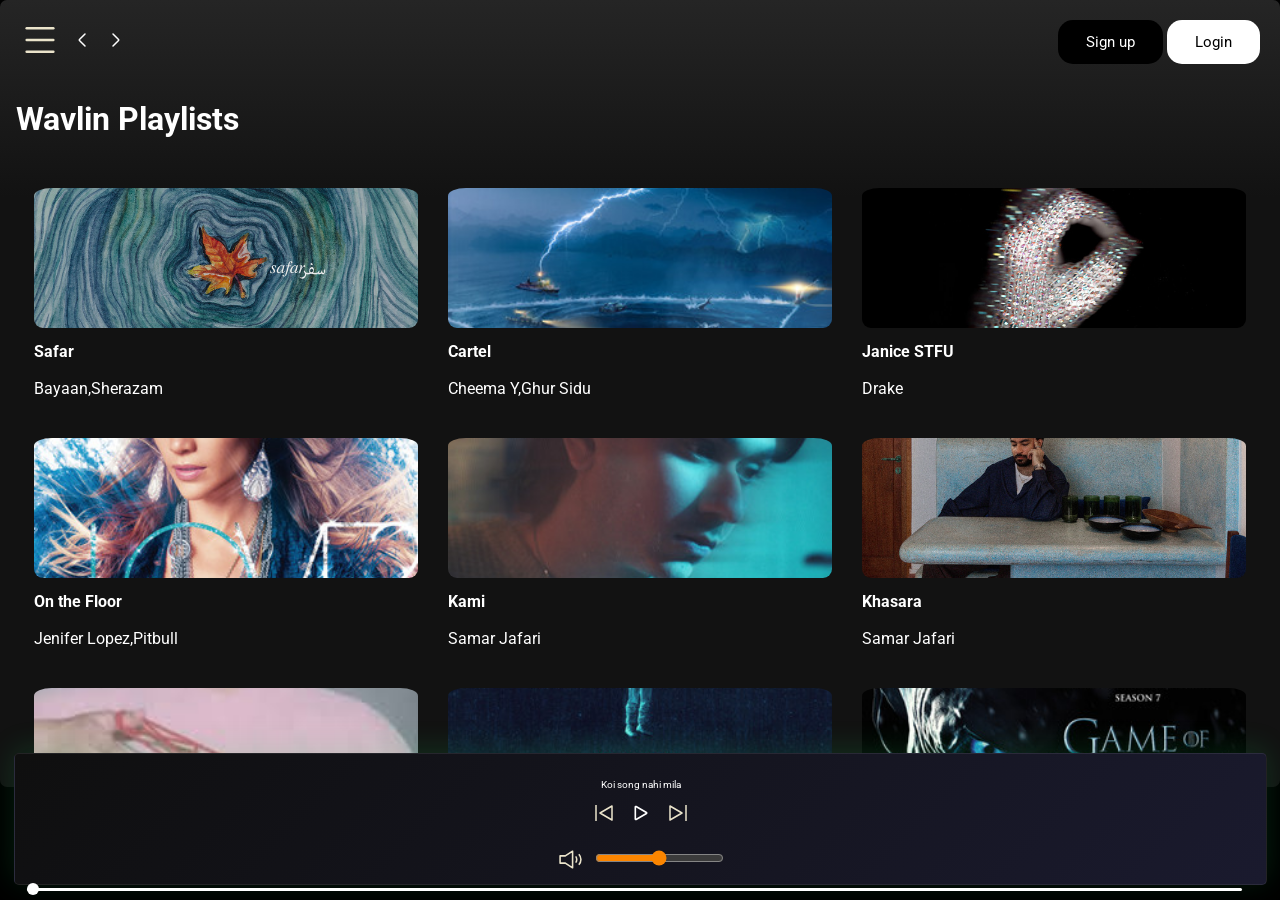
==== index.html @ 28969197 "Added index.html for GitHub Pages" ====
<!DOCTYPE html>
<html lang="en">

<head>
    <meta charset="UTF-8">
    <meta name="viewport" content="width=device-width, initial-scale=1.0">
    <title>wavlin-MediaPlayer</title>
    <link rel="icon" href="favicon.ico" type="image/x-icon">
    <link rel="stylesheet" href="wavlin.css">
</head>

<body>
    <div class="container flex bg-black">
        <div class="left">
            <div class="close">
                <img class="invert" src="close.svg" alt="">
            </div>
            <div class="home bg-grey rounded m1 p1">
                <div class="logo"><img src="logo.svg"></div>
                <ul>
                    <li> <img class="invert" src="home.svg" alt="Home">Home</li>
                    <li><img class="invert" src="search.svg" alt="Search">Search</li>
                </ul>
            </div>
            <div class="library bg-grey rounded m1 p1">
                <div class="heading">
                    <img class="invert" src="playlist.svg" alt="">
                    <h2>Your Library</h2>
                </div>
                <div class="songlist">
                    <ul></ul>
                </div>
                <div class="footer">
                    <div><a href="https://www.spotify.com/jp/legal/"><span>Legal</span></a></div>
                    <div><a href="https://www.spotify.com/jp/privacy/"><span>Privacy Center</span></a></div>
                    <div><a href="https://www.spotify.com/jp/legal/privacy-policy/"><span>Privacy Policy</span></a>
                    </div>
                    <div><a href="https://www.spotify.com/jp/legal/cookies-policy/"><span>Cookies</span></a></div>
                    <div><a href="https://www.spotify.com/jp/legal/privacy-policy/#s3"><span>About Ads</span></a></div>
                    <div><a href="https://www.spotify.com/jp/accessibility/"><span>Accessibility</span></a></div>
                </div>
            </div>
        </div>

        <div class="right bg-dif">
            <div class="header">
                <div class="nav">
                    <div class="hamburger-cont">
                        <img class="invert hamburger" width="40px" src="hambar.svg" alt="">
                        <svg width="24" height="24" viewBox="0 0 24 24" fill="none" xmlns="http://www.w3.org/2000/svg">
                            <path
                                d="M15 6L9.70711 11.2929C9.37377 11.6262 9.20711 11.7929 9.20711 12C9.20711 12.2071 9.37377 12.3738 9.70711 12.7071L15 18"
                                stroke="#ffffff" stroke-width="1.5" stroke-linecap="round" stroke-linejoin="round" />
                        </svg>
                        <svg width="24" height="24" viewBox="0 0 24 24" fill="none" xmlns="http://www.w3.org/2000/svg">
                            <path
                                d="M9 18L14.2929 12.7071C14.6262 12.3738 14.7929 12.2071 14.7929 12C14.7929 11.7929 14.6262 11.6262 14.2929 11.2929L9 6"
                                stroke="#ffffff" stroke-width="1.5" stroke-linecap="round" stroke-linejoin="round" />
                        </svg>
                    </div>
                </div>
                <div class="buttons">
                    <button class="sign">Sign up</button>
                    <button class="login">Login</button>
                </div>
            </div>

            <div class="spotify-playlist">
                <h1>Wavlin Playlists</h1>
                <div class="card-container">
                    <div class="card">
                        <img src="safr.png" alt="">
                        <h4>Safar</h4>

                        <a class="page" href="safar.html">Bayaan,Sherazam

                        </a>
                        <div data-folder="cs" class="play">
                            <svg width="40" height="40" viewBox="0 0 40 40" xmlns="http://www.w3.org/2000/svg">
                                <circle cx="20" cy="20" r="20" fill="#1fdf64" />
                                <path d="M16 12L30 20L16 28Z" fill="#000000" />
                            </svg>
                        </div>
                    </div>
                    <div class="card">
                        <img src="4.png" alt="">
                        <h4>Cartel</h4>

                        <a class="page" href="sidu.html">Cheema Y,Ghur Sidu</a>
                        <div data-folder="cs" class="play">
                            <svg width="40" height="40" viewBox="0 0 40 40" xmlns="http://www.w3.org/2000/svg">
                                <circle cx="20" cy="20" r="20" fill="#1fdf64" />
                                <path d="M16 12L30 20L16 28Z" fill="#000000" />
                            </svg>
                        </div>
                    </div>
                    <div class="card">
                        <img src="stfu.png" alt="">
                        <h4>Janice STFU</h4>
                        <a class="page" href="">Drake</a>
                        <div data-folder="cs" class="play">
                            <svg width="40" height="40" viewBox="0 0 40 40" xmlns="http://www.w3.org/2000/svg">
                                <circle cx="20" cy="20" r="20" fill="#1fdf64" />
                                <path d="M16 12L30 20L16 28Z" fill="#000000" />
                            </svg>
                        </div>
                    </div>
                    <div class="card">
                        <img src="2.png" alt="">
                        <h4>On the Floor</h4>
                        <a class="page" href="">Jenifer Lopez,Pitbull</a>
                        <div data-folder="cs" class="play">
                            <svg width="40" height="40" viewBox="0 0 40 40" xmlns="http://www.w3.org/2000/svg">
                                <circle cx="20" cy="20" r="20" fill="#1fdf64" />
                                <path d="M16 12L30 20L16 28Z" fill="#000000" />


                            </svg>
                        </div>
                    </div>
                    <div class="card">
                        <img src="1.png" alt="">
                        <h4>Kami</h4>
                        <a class="page" href="">Samar Jafari</a>
                        <div data-folder="cs" class="play">
                            <svg width="40" height="40" viewBox="0 0 40 40" xmlns="http://www.w3.org/2000/svg">
                                <circle cx="20" cy="20" r="20" fill="#1fdf64" />
                                <path d="M16 12L30 20L16 28Z" fill="#000000" />
                            </svg>
                        </div>
                    </div>
                    <div class="card">
                        <img src="khasar.png" alt="">
                        <h4>Khasara</h4>
                        <a class="page" href="">Samar Jafari</a>
                        <div data-folder="cs" class="play">
                            <svg width="40" height="40" viewBox="0 0 40 40" xmlns="http://www.w3.org/2000/svg">
                                <circle cx="20" cy="20" r="20" fill="#1fdf64" />
                                <path d="M16 12L30 20L16 28Z" fill="#000000" />
                            </svg>
                        </div>
                    </div>

                    <div class="card">
                        <img src="cure.jfif" alt="">
                        <h4>The Cure</h4>
                        <a class="page" href="">Olivia Rodrigo</a>
                        <div data-folder="ncs" class="play">
                            <svg width="40" height="40" viewBox="0 0 40 40" xmlns="http://www.w3.org/2000/svg">
                                <circle cx="20" cy="20" r="20" fill="#1fdf64" />
                                <path d="M16 12L30 20L16 28Z" fill="#000000" />
                            </svg>
                        </div>
                    </div>
                    <div class="card">
                        <img src="on top.png" alt="">
                        <h4>On Top</h4>
                        <a class="page" href="">Karan Aujla</a>
                        <div data-folder="ncs" class="play">
                            <svg width="40" height="40" viewBox="0 0 40 40" xmlns="http://www.w3.org/2000/svg">
                                <circle cx="20" cy="20" r="20" fill="#1fdf64" />
                                <path d="M16 12L30 20L16 28Z" fill="#000000" />
                            </svg>
                        </div>
                    </div>

                    <div class="card">
                        <img src="game.png" alt="">
                        <h4>Main Tittle</h4>
                        <a class="page" href="">Ramin Djawadi</a>
                        <div data-folder="nt" class="play">
                            <svg width="40" height="40" viewBox="0 0 40 40" xmlns="http://www.w3.org/2000/svg">
                                <circle cx="20" cy="20" r="20" fill="#1fdf64" />
                                <path d="M16 12L30 20L16 28Z" fill="#000000" />
                            </svg>
                        </div>
                    </div>
                    <div class="card">
                        <img src="sadi sun.png" alt="">
                        <h4>Sadi Sun</h4>
                        <a class="page" href=""> Harsh Nussi </a>
                        <div data-folder="pp" class="play">
                            <svg width="40" height="40" viewBox="0 0 40 40" xmlns="http://www.w3.org/2000/svg">
                                <circle cx="20" cy="20" r="20" fill="#1fdf64" />
                                <path d="M16 12L30 20L16 28Z" fill="#000000" />
                            </svg>
                        </div>
                    </div>
                    <div class="card">
                        <img src="3.png" alt="">
                        <h4>Broken</h4>
                        <a class="page" href="subh.html">Subh</a>
                        <div data-folder="pp" class="play">
                            <svg width="40" height="40" viewBox="0 0 40 40" xmlns="http://www.w3.org/2000/svg">
                                <circle cx="20" cy="20" r="20" fill="#1fdf64" />
                                <path d="M16 12L30 20L16 28Z" fill="#000000" />
                            </svg>
                        </div>
                    </div>
                    <div class="card">
                        <img src="3.png" alt="">
                        <h4>Moves</h4>
                        <a class="page" href="subh.html">Subh</a>
                        <div data-folder="pp" class="play">
                            <svg width="40" height="40" viewBox="0 0 40 40" xmlns="http://www.w3.org/2000/svg">
                                <circle cx="20" cy="20" r="20" fill="#1fdf64" />
                                <path d="M16 12L30 20L16 28Z" fill="#000000" />
                            </svg>
                        </div>
                    </div>
                    <div class="card">
                        <img src="udi.png" alt="">
                        <h4>Udi Udi</h4>
                        <a class="page" href="">Anesh,Sarkar,Hruday</a>
                        <div data-folder="pp" class="play">
                            <svg width="40" height="40" viewBox="0 0 40 40" xmlns="http://www.w3.org/2000/svg">
                                <circle cx="20" cy="20" r="20" fill="#1fdf64" />
                                <path d="M16 12L30 20L16 28Z" fill="#000000" />
                            </svg>
                        </div>
                    </div>
                    <div class="card">
                        <img src="wavy.png" alt="">
                        <h4>Wavy</h4>
                        <a class="page" href="">Karan Aujla</a>
                        <div data-folder="pp" class="play">
                            <svg width="40" height="40" viewBox="0 0 40 40" xmlns="http://www.w3.org/2000/svg">
                                <circle cx="20" cy="20" r="20" fill="#1fdf64" />
                                <path d="M16 12L30 20L16 28Z" fill="#000000" />
                            </svg>
                        </div>
                    </div>

                </div>

                <div class="playbar">
                    <div class="seekbar">
                        <div class="circle"></div>
                    </div>
                    <div class="abovebar">
                        <div class="songinfo"></div>
                        <div class="songbuttons">
                            <img id="previous" class="invert" src="prevsong.svg" alt="">
                            <img id="play" class="invert" src="play.svg" alt="">
                            <img id="next" class="invert" src="next.svg" alt="">
                        </div>
                        <div class="timewall">
                            <div class="songtime"></div>
                            <div class="volume">
                                <img width="25px" class="invert" src="volume.svg" alt="">
                                <div style="color: yellow;" class="range" name="volume">
                                    <input type="range">
                                </div>
                            </div>
                        </div>
                    </div>
                </div>
            </div>
        </div>
    </div>

    <script src="wavlin.js"></script>
</body>

</html>
---- wavlin.css ----
@import url('https://fonts.googleapis.com/css2?family=Roboto:ital,wght@0,100..900;1,100..900&display=swap');

:root {
    --a: 0;
}

* {
    margin: 0;
    padding: 0;
    font-family: "Roboto", sans-serif;
    scrollbar-width: auto;
    scrollbar-color: #535353 #121212;
}

::-webkit-scrollbar {
    width: 8px;
}

::-webkit-scrollbar-track {
    background: #121212;
}

::-webkit-scrollbar-thumb {
    background-color: #535353;
    border-radius: 10px;
}

::-webkit-scrollbar-thumb:hover {
    background-color: #a0a0a0;
}

body {
    background-color: #000;
    color: #fff;
}

.flex {
    display: flex;
}

.content {
    justify-content: center;
}

.itemcenter {
    align-items: center;
}

.bg-black {
    background-color: black;
    color: white;
}

.bg-dif {


    background: linear-gradient(to bottom, #252525 0%, #121212 25%) !important;


}

.bg-grey {
    background-color: #121212;
}

.rounded {
    border-radius: 7px;
}

.invert {
    filter: invert(1);
}

.m1 {
    margin: 5px;
}

.p1 {
    padding: 10px;
}

.border {
    border: 2px solid red;
    margin: 3px;
}

/* ===== LEFT SIDEBAR ===== */
.left {
    width: 30vw;
    padding: 10px;
}

.logo>img {
    width: 142px;
}

.home>ul>li {
    list-style: none;
    width: 100%;
    /* 15px → 100% */
    display: flex;
    align-items: center;
    gap: 15px;
    padding-top: 14px;
    font-weight: bold;
}

.home>ul>li>img {
    width: 20px;
    height: 20px;
}

.heading {
    width: 100%;
    display: flex;
    gap: 15px;
    padding: 23px 14px;
    font-weight: bold;
    font-size: 13px;
    align-items: center;
}

.heading>img {
    width: 30px;
}

.library {
    min-height: 75vh;
    position: relative;
}

.footer {
    display: flex;
    gap: 13px;
    position: absolute;
    bottom: 0;
    font-size: 10px;
    padding: 10px 0;
    flex-wrap: wrap;
}

.footer>div>a {
    color: white;
    text-decoration: none;
    transition: 0.4s;
}

.footer>div>a:hover {
    color: #a0a0a0;
}

.songlist {
    height: 340px;
    overflow: auto;
    overflow-x: hidden;
    margin-bottom: 44px;
}

.songlist>ul {
    padding: 0 12px;
}

.songlist>ul>li {
    list-style-type: decimal;
    color: white;
    display: flex;
    justify-content: space-between;
    gap: 24px;
    cursor: pointer;
    padding: 10px;
    border: 1px solid white;
    border-radius: 5px;
    margin: 10px -9px;
}

/* ===== RIGHT SECTION ===== */
.right {
    width: 70vw;
    border-radius: 7px;
    position: relative;
    margin: 16px 0;
}

.artist>img {
    width: 37%;
    object-fit: contain;
    border-radius: 51%;
}

.header {
    display: flex;
    justify-content: space-between;

    border-radius: 7px;
}

.header>* {
    padding: 20px;
}

.sign {
    padding: 13px 28px;
    border-radius: 15px;
    background: black;
    border: none;
    color: white;
    font-size: 15px;
    transition: 0.6s;
    cursor: pointer;
}

.sign:hover {
    transform: scale(1.05);
    font-weight: bold;
}

.login {
    padding: 13px 28px;
    border-radius: 15px;
    background: #fff;
    border: none;
    color: black;
    font-size: 15px;
    transition: 0.6s;
    cursor: pointer;
}

.login:hover {
    transform: scale(1.05);
    font-weight: bold;
}

/* ===== CARDS ===== */
.spotify-playlist {
    padding: 16px;
}

.artist {
    display: flex;
    justify-content: center;
    align-items: center;
}

.para {
    font-size: 17px;
    font-style: italic;
    margin-top: 19px;
    font-weight: 400;
    cursor: pointer;

}

.para>b {
    color:#52b788;
}

.card-container {
    display: flex;
    overflow-y: auto;
    max-height: 67vh;
    gap: 10px;
    flex-wrap: wrap;
    margin: 5px;
}

.card {
    padding: 10px;
    border-radius: 7px;
    width: 160px;
    border: none;
    cursor: pointer;
    position: relative;
    transition: all .9s;
}

.card:hover {
    background-color: #252525;
    --a: 1;
}

.play {
    position: absolute;
    bottom: 0px;
    /* default neeche */
    right: 14px;
    display: flex;
    align-items: center;
    justify-content: center;
    opacity: 0;
    transition: bottom 0.9s ease, opacity 0.1s ease;
}

.card:hover .play {
    bottom: 67px;
    /* hover pe upar aao */
    opacity: 1;
}

.card>img {
    width: 100%;
    height: 140px;
    object-fit: cover;
    border-radius: 9px;
    border-top-left-radius: 18px;
    border-top-right-radius: 18px;
}

.card * {
    padding-top: 10px;
}

.card>h4 {
    transition: 0.4s;
}

.card>h4:hover {
    text-decoration: underline;
}

.card>p {
    transition: 0.3s;
}

.card>p:hover {
    text-decoration: underline;
    text-decoration-color: gray;
}

.page {
    text-decoration: none;
    color: white;
    font-size: 16px;
    display: block;
    margin-top: 8px;
    transition: all 0.4s;
}

.page:hover {
    text-decoration: underline;
    text-decoration-color: #fff;
}

.play>svg {
    width: 31px;
    height: 39px;
    transition: all 0.3s ease;
}

/* ===== PLAYBAR ===== */
.playbar {
    position: fixed;
    bottom: 15px;
    left: 31.5vw;
    width: 66vw;
    padding: 12px;
    background: linear-gradient(135deg, #0f0f0f, #1a1a2e) !important;
    border: 1px solid rgba(255, 255, 255, 0.08);
    border-radius: 16px;
    box-shadow: 0 -4px 30px rgba(29, 223, 100, 0.15);
    z-index: 9999;
    border-radius: 5px;
    min-height: 40px;
}

.seekbar {
    height: 3px;
    top: 41px;
    width: 100%;
    border: none;
    cursor: pointer;
    position: relative;
    background-color: white;
    border-radius: 30px;
    margin: 2px 0;
}

.circle {
    height: 12px;
    width: 12px;
    border-radius: 30px;
    position: absolute;
    background-color: #fff;
    bottom: -4px;
    transition: left 0.5s;
}

.abovebar {
    display: flex;
    justify-content: space-between;
    align-items: center;
    margin-top: 8px;
}

.songbuttons {
    display: flex;
    justify-content: center;
    align-items: center;
    gap: 12px;
}

.songbuttons>img {
    cursor: pointer;
}

.songtime {
    font-size: 14px;
    padding: 0 12px;
    width: 120px;
    white-space: nowrap;
}

.songinfo {
    font-size: 13px;
    padding: 0 12px;
}

.info {
    font-size: 13px;
    width: 344px;
}

.info>div {
    word-break: break-all;
}

.timewall {
    display: flex;
    display: flex;
    justify-content: space-evenly;
    align-items: center;
}

.playnow {
    display: flex;
    justify-content: center;
    align-items: center;
}

.volume {
    display: flex;
    justify-content: center;
    align-items: center;
    gap: 12px;
}

.playnow>span {
    font-size: 15px;
    padding: 12px;
    width: 64px;
}

input[type="range"] {
    accent-color: #fb8500;
    border: none;
    outline: none;
    cursor: pointer;

}

.hamburger {
    display: none;
}

.close {
    display: none;
}

#play {
    width: 26px;
}

/* ===== RESPONSIVE ===== */
@media (max-width: 1321px) {
    .left {
        background-color: #121212;
        position: absolute;
        transition: all 0.3s;
        left: -200%;
        z-index: 1;
        width: 325px;
        display: none;
    }

    .close {
        position: absolute;
        display: flex;
        left: 317px;
        top: 13px;
        cursor: pointer;
    }

    .close>img {
        width: 25px;
    }

    .right {
        width: 100vw;

    }

    .playbar {
        left: 14px;
        width: calc(100vw - 53px);
        bottom: 15px;
    }

    .seekbar {
        width: calc(100vw - 65px);
        top: 120px;
    }

    .hamburger {
        display: flex;
    }

    .hamburger-cont {
        display: flex;
        justify-content: center;
        align-items: center;
        gap: 10px;
    }

    .songinfo {
        font-size: 10px;
    }

    .songtime {
        font-size: 13px;
    }

    .card {
        width: 30vw;
    }

    .timewall {
        display: flex;
        justify-content: space-evenly;
        align-items: center;
        flex-direction: column;
        gap: 11px;
    }


    .card-container {
        margin: 0;
        justify-content: center;
        margin-top: 30px;
    }

    .abovebar {
        flex-direction: column;
        gap: 10px;
    }

    .right {
        margin: 0;
    }
}

@media (max-width: 414px) {
    .card {
        width: 80vw;
    }
}
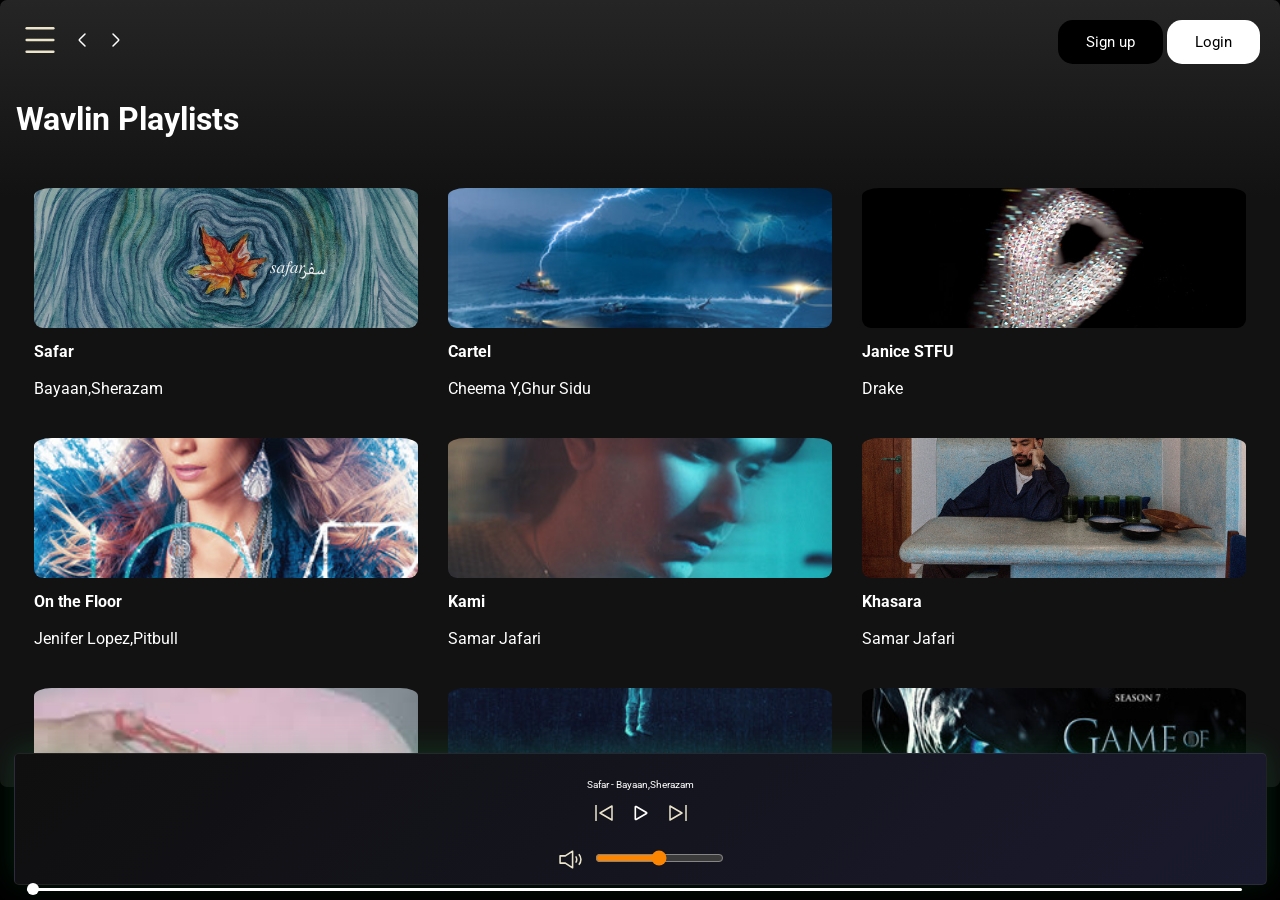
==== commit 4374b6d1: "Update index.html" ====
--- a/index.html
+++ b/index.html
@@ -5,6 +5,7 @@
     <meta charset="UTF-8">
     <meta name="viewport" content="width=device-width, initial-scale=1.0">
     <title>wavlin-MediaPlayer</title>
+    <meta name="google-site-verification" content="ML-xUMVYE1Y4ZwsDXc05cZ1gBQkCfmMvoz2Sc-sEJpk" />
     <link rel="icon" href="favicon.ico" type="image/x-icon">
     <link rel="stylesheet" href="wavlin.css">
 </head>
@@ -262,4 +263,4 @@
     <script src="wavlin.js"></script>
 </body>
 
-</html>+</html>
